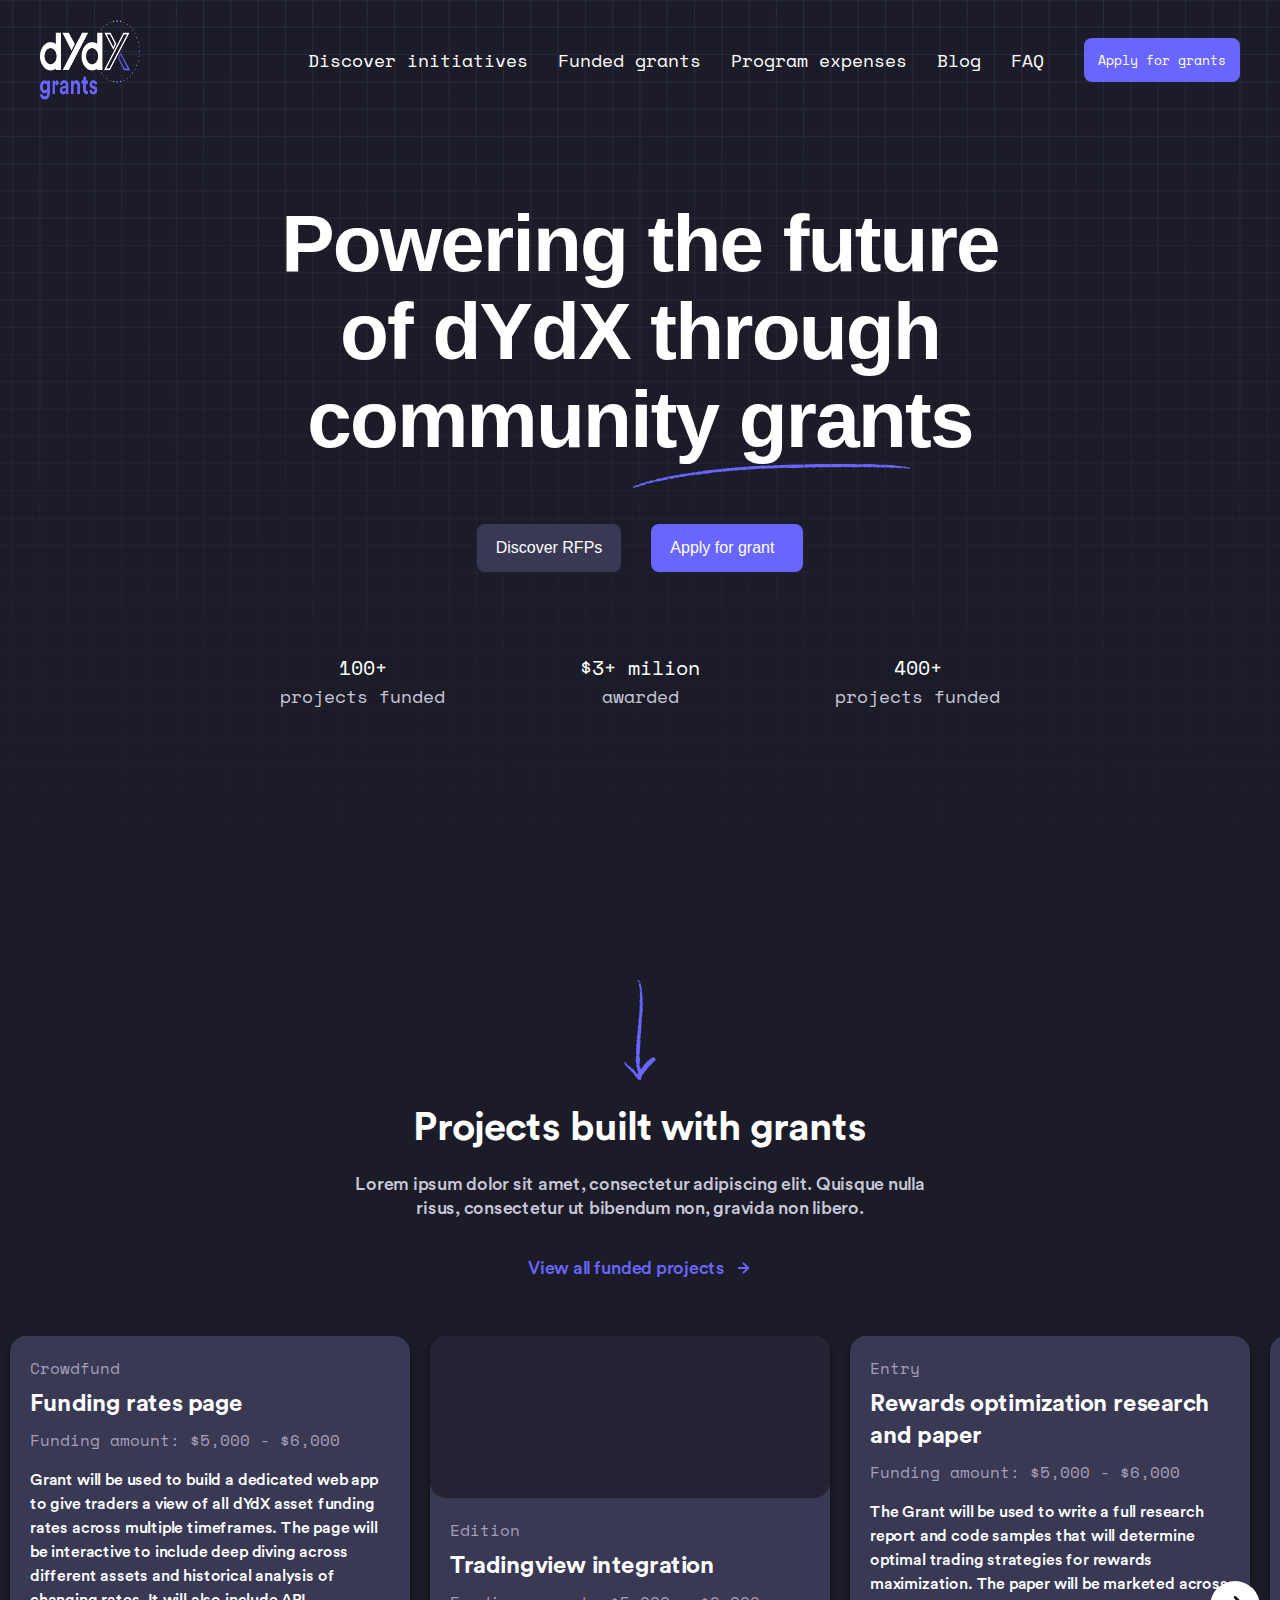
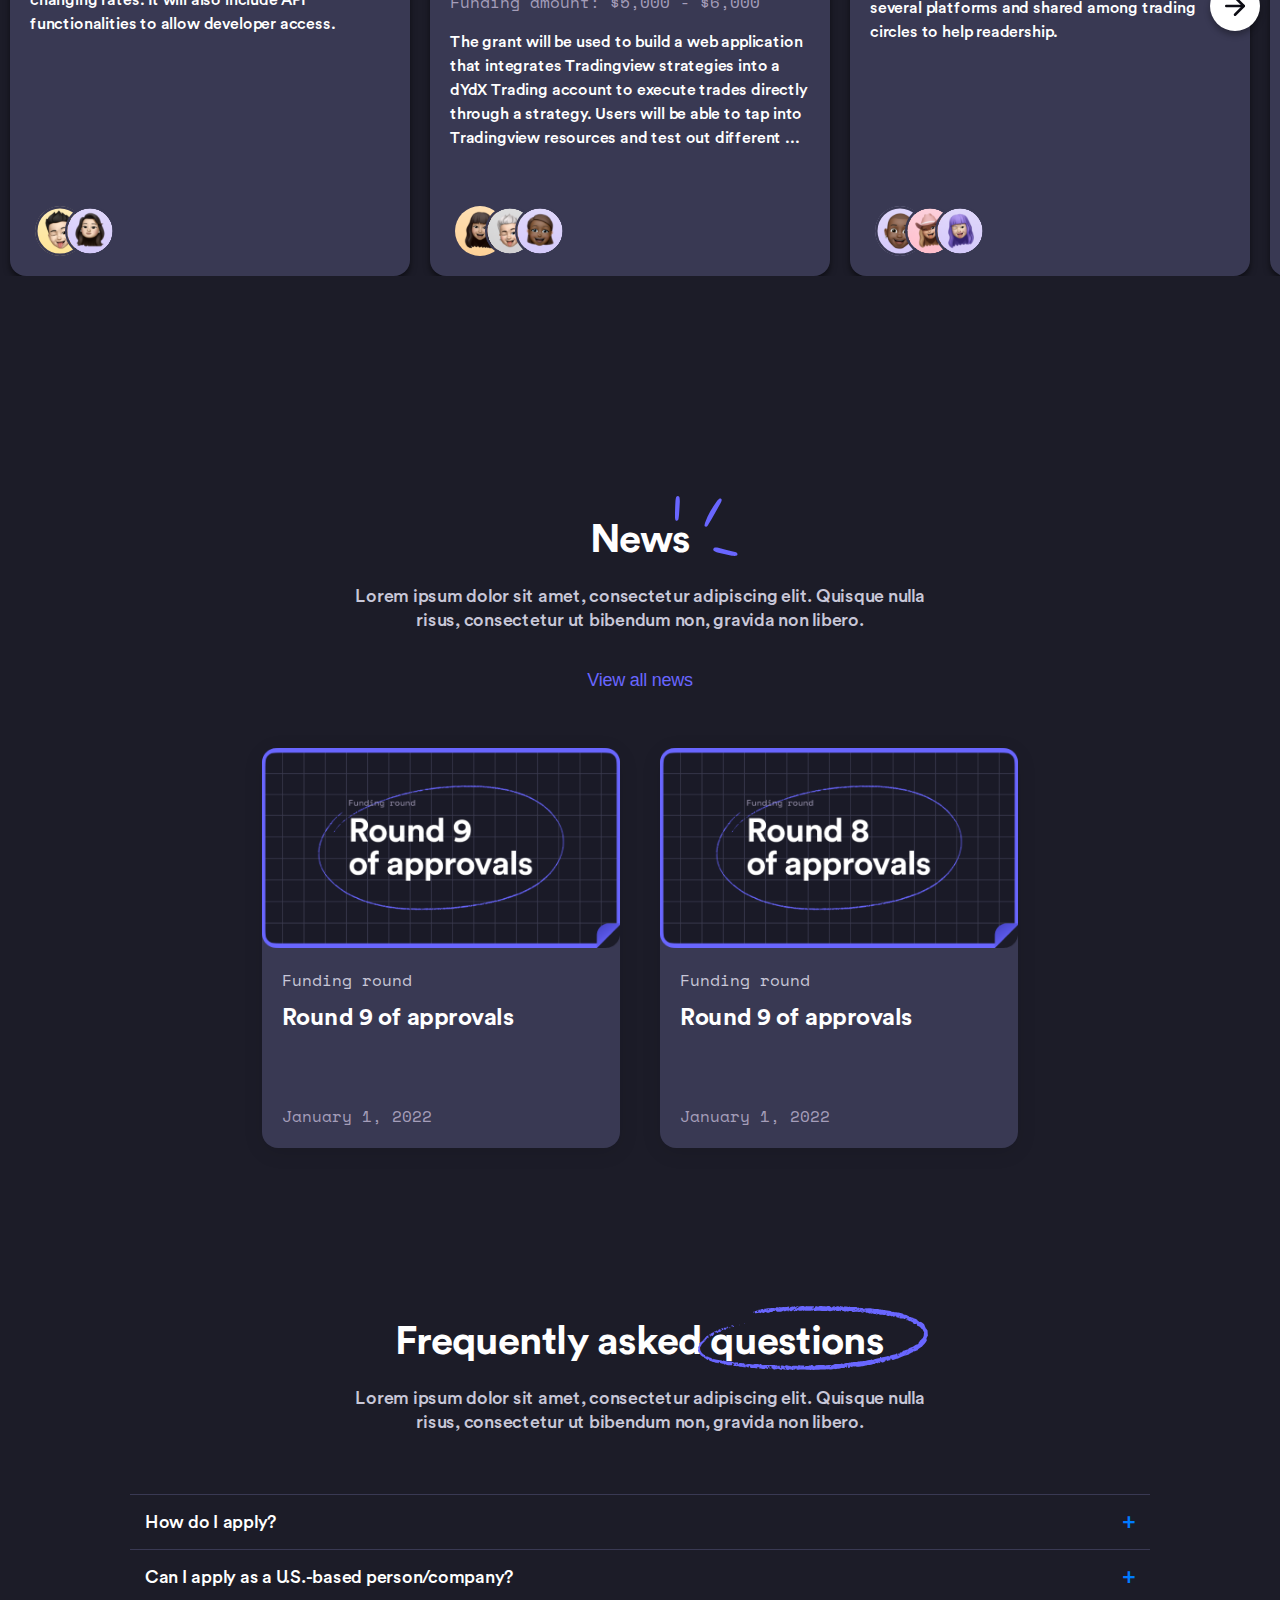
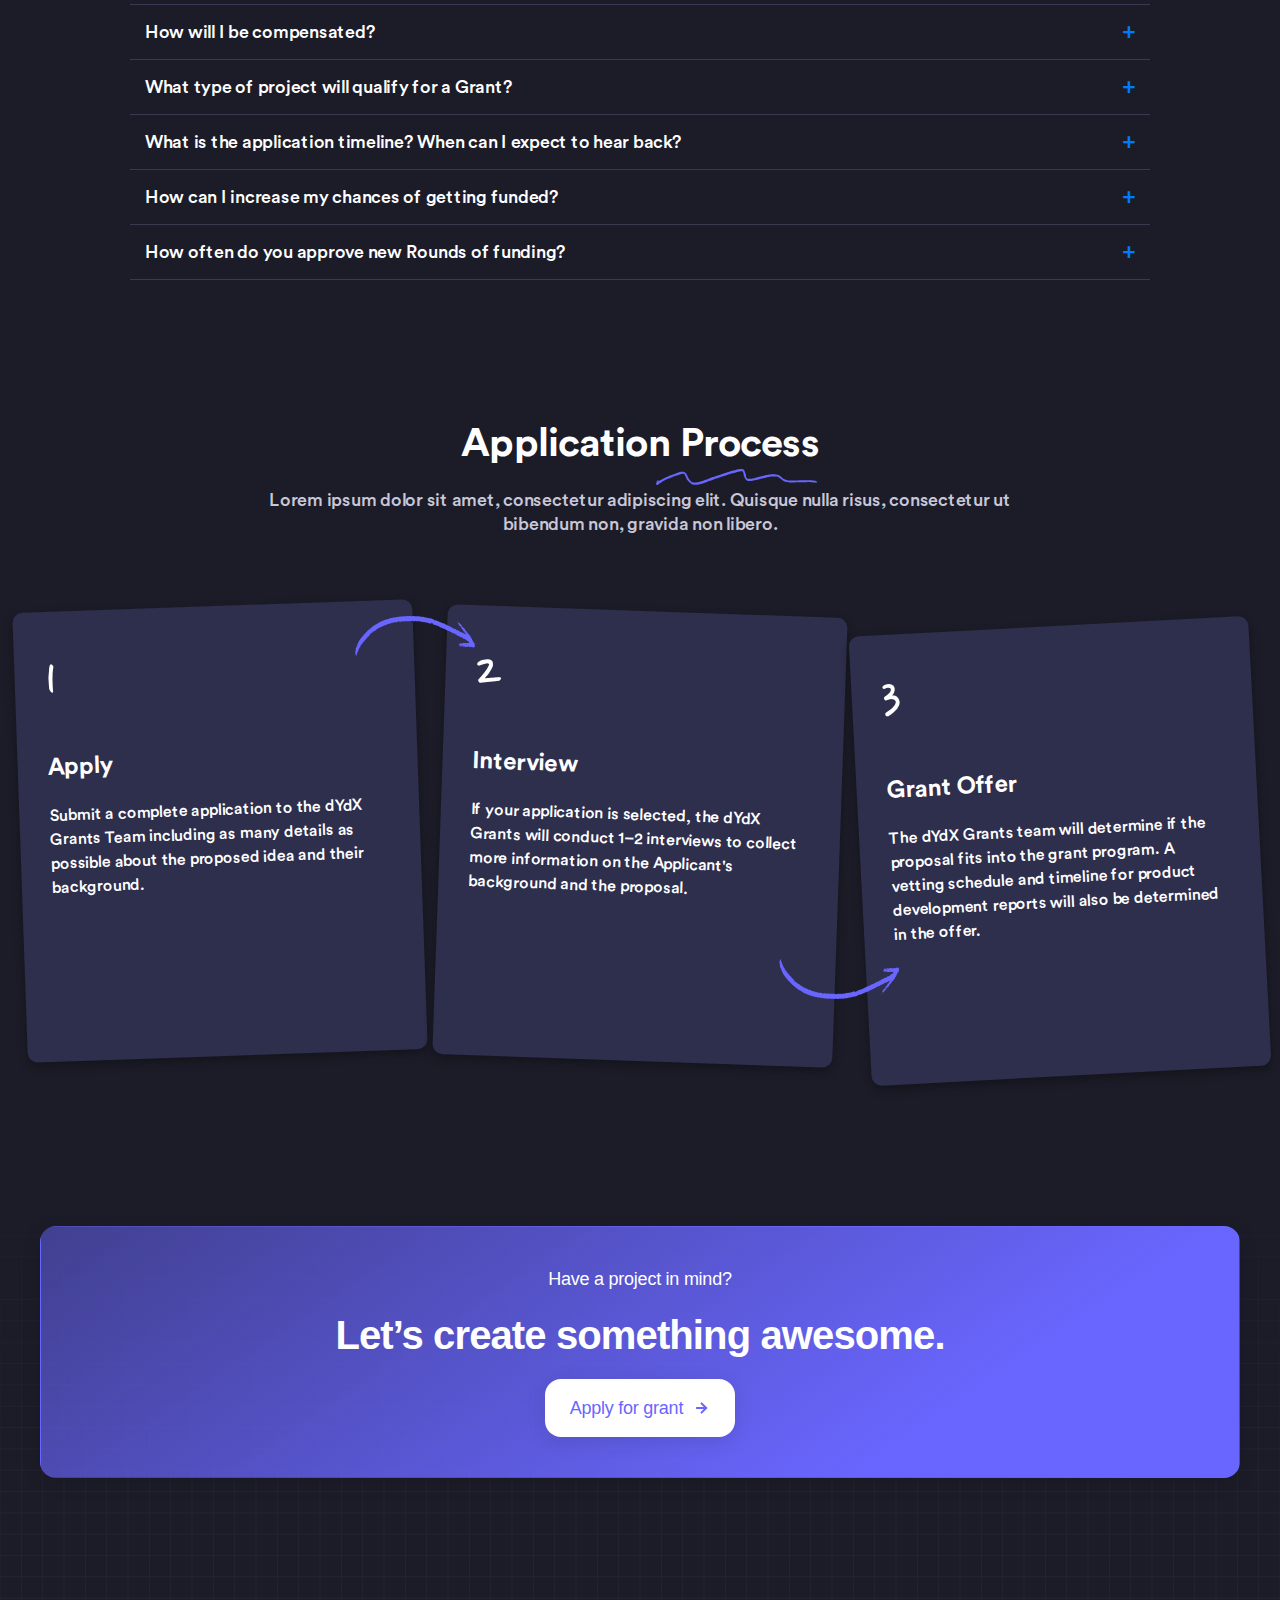
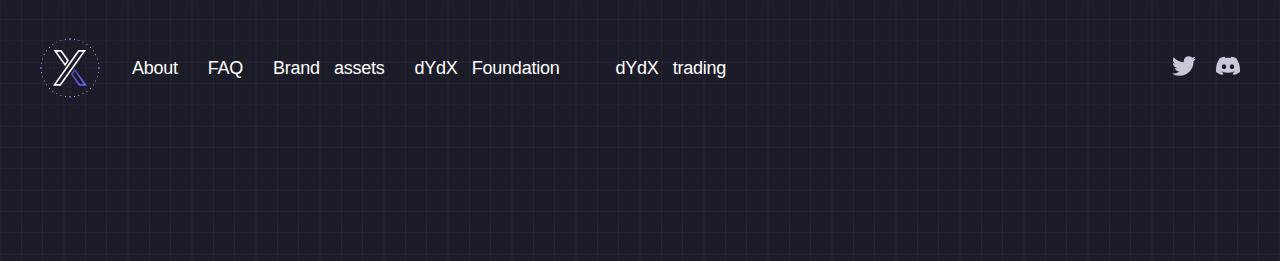
==== index.html @ a19f705f "reporisitories" ====
<!DOCTYPE html>
<html lang="en">

<head>
    <meta charset="UTF-8" />
    <meta name="viewport" content="width=device-width, initial-scale=1.0" />
    <title>DYDX Grands</title>
    <link rel="shortcut icon" href="./assets/images/Logo.png" type="image/x-icon" />
    <link rel="stylesheet" href="./scss/main.css" />
</head>

<body>
    <header>
        <div class="container">
            <div class="header-nav">
                <img class="logo" src="./assets/images/Logo.png" alt="" />
                <nav>
                    <ul>
                        <li>
                            <a href="./pages/about.html">Discover initiatives</a>
                            <a href="./pages/Funded_grants.html">Funded grants</a>
                            <a href="./index.html">Program expenses</a>
                            <a href="./pages/Blog.html">Blog</a>
                            <a href="./pages/FAQ.html">FAQ</a>
                        </li>
                    </ul>
                    <button class="btn">Apply <span>for grants</span></button>

                    <img src="./assets/icons/fi_menu.svg" alt="" class="menu-button" onclick="toggleMenu()" />
                </nav>
            </div>
            <div class="header-text">
                <img class="header-text-img" src="./assets/icons/1.svg" alt="">
                <h1>Powering the future of dYdX through community grants</h1>
                <div class="header-text-btn">
                    <button>Discover RFPs</button>
                    <button>Apply for grant <img src="./assets/icons/fi_arrow-right.svg" alt=""></button>
                </div>
                <div class="header-text-cards">
                    <div class="header-text-card">
                        <b>100+</b>
                        <p>projects funded</p>
                    </div>
                    <div class="header-text-card">
                        <b>$3+ milion</b>
                        <p>awarded</p>
                    </div>
                    <div class="header-text-card">
                        <b>400+</b>
                        <p>projects funded</p>
                    </div>
                </div>
            </div>
        </div>
        <div class="side-menu">
            <div class="side-menu-header">
                <img class="logo" src="./assets/images/Logo.png" alt="" />
                <div class="side-menu-header-buttons">
                    <button class="btn">Apply <span>for grants</span></button>
                    <div class="side-menu-close" onclick="toggleMenu()">&times;</div>
                </div>
            </div>
            <div class="side-menu-links">
                <a href="./pages/about.html">Discover initiatives</a>
                <a href="./pages/Funded_grants.html">Funded grants</a>
                <a href="./index.html">Program expenses</a>
                <a href="./pages/Blog.html">Blog</a>
                <a href="./pages/FAQ.html">FAQ</a>
            </div>
            <div class="side-menu-footer">
                <img src="./assets/icons/Twitter_Negative.svg" alt="">
                <img src="./assets/icons/Discord_Negative.svg" alt="">
            </div>
        </div>
    </header>
    <main>
        <section class="projects">
            <div class="container">
                <div class="projects-text">
                    <img src="./assets/icons/Down_arrow.svg" alt="">
                    <h2>Projects built with grants</h2>
                    <p>Lorem ipsum dolor sit amet, consectetur adipiscing elit. Quisque nulla risus, consectetur ut
                        bibendum non, gravida non libero.</p>
                    <a href="#"><button>View all funded projects <img src="./assets/icons/fi_arrow-right2.svg"
                                alt=""></button></a>
                </div>
                <div class="carousel-container">
                    <div class="carousel">
                        <div class="card">
                            <div class="card-text">
                                <h3>Crowdfund</h3>
                                <h2>Funding rates page</h2>
                                <div class="card-text-funding">
                                    <h3>Funding amount:</h3>
                                    <b>$5,000 - $6,000</b>
                                </div>
                                <p>Grant will be used to build a dedicated web app to give traders a view of all dYdX
                                    asset
                                    funding rates across multiple timeframes. The page will be interactive to include
                                    deep
                                    diving across different assets and historical analysis of changing rates. It will
                                    also
                                    include API functionalities to allow developer access.</p>
                            </div>
                            <div class="card-img">
                                <img src="./assets/images/Frame.svg" alt="">
                                <img src="./assets/images/Frame2.svg" alt="">

                            </div>
                        </div>
                        <div class="card">
                            <div class="card-circle"></div>
                            <div class="card-text">
                                <h3>Edition</h3>
                                <h2>Tradingview integration</h2>
                                <div class="card-text-funding">
                                    <h3>Funding amount:</h3>
                                    <b>$5,000 - $6,000</b>
                                </div>
                                <p>The grant will be used to build a web application that integrates Tradingview
                                    strategies into a dYdX Trading account to execute trades directly through a
                                    strategy. Users will be able to tap into Tradingview resources and test out
                                    different ...</p>
                            </div>
                            <div class="card-img">
                                <img src="./assets/images/Frame3.svg" alt="">
                                <img src="./assets/images/Frame4.svg" alt="">
                                <img src="./assets/images/Frame5.svg" alt="">
                            </div>
                        </div>
                        <div class="card">
                            <div class="card-text">
                                <h3>Entry</h3>
                                <h2>Rewards optimization research and paper</h2>
                                <div class="card-text-funding">
                                    <h3>Funding amount:</h3>
                                    <b>$5,000 - $6,000</b>
                                </div>
                                <p>The Grant will be used to write a full research report and code samples that will
                                    determine optimal trading strategies for rewards maximization. The paper will be
                                    marketed across several platforms and shared among trading circles to help
                                    readership.</p>
                            </div>
                            <div class="card-img">
                                <img src="./assets/images/Frame6.svg" alt="">
                                <img src="./assets/images/Frame7.svg" alt="">
                                <img src="./assets/images/Frame8.svg" alt="">

                            </div>
                        </div>
                        <div class="card">
                            <div class="card-text">
                                <h3>Crowdfund</h3>
                                <h2>DAO Organizational Structure Research</h2>
                                <div class="card-text-funding">
                                    <h3>Funding amount:</h3>
                                    <b>$5,000 - $6,000</b>
                                </div>
                                <p>The grant will be used to fund a deep dive research report around historical and
                                    existing DAO structures with guidance around successful best practices. Topics will
                                    include organization structure, reporting & accountability, contributors, funding,
                                    and more.</p>
                            </div>
                            <div class="card-img">
                                <img src="./assets/images/Frame9.svg" alt="">
                            </div>
                        </div>
                    </div>
                    <button class="next-button"><img src="./assets/icons/fi_arrow-right3.svg" alt=""></button>
                </div>
            </div>
        </section>
        <section class="news">
            <div class="container">
                <div class="news-text">
                    <img src="./assets/icons/2.svg" alt="">
                    <h2>News </h2>
                    <p>Lorem ipsum dolor sit amet, consectetur adipiscing elit. Quisque nulla risus, consectetur ut
                        bibendum non, gravida non libero.</p>
                    <a href="#"><button>View all news </button></a>
                </div>
                <div class="news-cards">
                    <div class="news-card">
                        <img src="./assets/images/Image_Block2.png" alt="">
                        <div class="news-card-text">
                            <b>Funding round</b>
                        <h4>Round 9 of approvals</h4>
                        <p>January 1, 2022</p>
                        </div>
                    </div>
                    <div class="news-card">
                        <img src="./assets/images/Image_Block1.png" alt="">
                        <div class="news-card-text">
                            <b>Funding round</b>
                        <h4>Round 9 of approvals</h4>
                        <p>January 1, 2022</p>
                        </div>
                    </div>
                </div>
            </div>
        </section>
        <section class="questions">
            <div class="container">
                <div class="questions-text">
                    <img src="./assets/icons/questions-line.svg" alt="">
                    <h2>Frequently asked questions</h2>
                    <p>Lorem ipsum dolor sit amet, consectetur adipiscing elit. Quisque nulla risus, consectetur ut
                        bibendum non, gravida non libero.</p>
                </div>
                <div class="accordion">
                    <div class="accordion-item">
                      <div class="accordion-header" onclick="toggleAccordion(this)">
                        How do I apply? <span class="icon">+</span>
                      </div>
                      <div class="accordion-content">
                        Lorem ipsum dolor sit amet, consectetur adipiscing elit. Vivamus lacinia odio vitae vestibulum vestibulum.
                      </div>
                    </div>
                    <div class="accordion-item">
                      <div class="accordion-header" onclick="toggleAccordion(this)">
                        Can I apply as a U.S.-based person/company? <span class="icon">+</span>
                      </div>
                      <div class="accordion-content">
                        Lorem ipsum dolor sit amet, consectetur adipiscing elit. Vivamus lacinia odio vitae vestibulum vestibulum.
                      </div>
                    </div>
                    <div class="accordion-item">
                      <div class="accordion-header" onclick="toggleAccordion(this)">
                        How will I be compensated? <span class="icon">+</span>
                      </div>
                      <div class="accordion-content">
                        Lorem ipsum dolor sit amet, consectetur adipiscing elit. Vivamus lacinia odio vitae vestibulum vestibulum.
                      </div>
                    </div>
                    <div class="accordion-item">
                        <div class="accordion-header" onclick="toggleAccordion(this)">
                            What type of project will qualify for a Grant? <span class="icon">+</span>
                        </div>
                        <div class="accordion-content">
                          Lorem ipsum dolor sit amet, consectetur adipiscing elit. Vivamus lacinia odio vitae vestibulum vestibulum.
                        </div>
                      </div>
                      <div class="accordion-item">
                        <div class="accordion-header" onclick="toggleAccordion(this)">
                            What is the application timeline? When can I expect to hear back?<span class="icon">+</span>
                        </div>
                        <div class="accordion-content">
                          Lorem ipsum dolor sit amet, consectetur adipiscing elit. Vivamus lacinia odio vitae vestibulum vestibulum.
                        </div>
                      </div>
                      <div class="accordion-item">
                        <div class="accordion-header" onclick="toggleAccordion(this)">
                            How can I increase my chances of getting funded? <span class="icon">+</span>
                        </div>
                        <div class="accordion-content">
                          Lorem ipsum dolor sit amet, consectetur adipiscing elit. Vivamus lacinia odio vitae vestibulum vestibulum.
                        </div>
                      </div>
                      <div class="accordion-item">
                        <div class="accordion-header" onclick="toggleAccordion(this)">
                            How often do you approve new Rounds of funding? <span class="icon">+</span>
                        </div>
                        <div class="accordion-content">
                          Lorem ipsum dolor sit amet, consectetur adipiscing elit. Vivamus lacinia odio vitae vestibulum vestibulum.
                        </div>
                      </div>
                  </div>
                  
            </div>
        </section>
        <section class="application">
            <div class="container">
                <div class="application-text">
                    <img src="./assets/images/egri_chizil.svg" alt="">
                    <h2>Application Process</h2>
                    <p>Lorem ipsum dolor sit amet, consectetur adipiscing elit. Quisque nulla risus, consectetur ut
                        bibendum non, gravida non libero.</p>
                </div>
                <div class="application-process">
                    <div class="steps">
                        <img class="Right_arrow_curved" src="./assets/icons/Right_arrow_curved.svg" alt="">
                        <img class="Right_arrow_curved2" src="./assets/icons/Right_arrow_curved2.svg" alt="">
                      <div class="step">
                        <b>1</b>
                        <h2>Apply</h2>
                        <p>
                          Submit a complete application to the dYdX Grants Team including as many
                          details as possible about the proposed idea and their background.
                        </p>
                      </div>
                      <div class="step">
                        <b>2</b>
                        <h2>Interview</h2>
                        <p>
                          If your application is selected, the dYdX Grants will conduct 1–2
                          interviews to collect more information on the Applicant's background
                          and the proposal.
                        </p>
                      </div>
                      <div class="step">
                        <b>3</b>
                        <h2>Grant Offer</h2>
                        <p>
                          The dYdX Grants team will determine if the proposal fits into the grant
                          program. A vetting schedule and timeline for product development reports
                          will also be determined in the offer.
                        </p>
                      </div>
                    </div>
                  </div>        
            </div>
        </section>
    </main>
    <footer class="footer">
        <div class="container">
            <div class="footer-content">
                <p>Have a project in mind?</p>
                <h4>Let’s create something awesome.</h4>
                <button>Apply for grant <img src="./assets/icons/fi_arrow-right2.svg" alt=""></button>
            </div>
            <div class="footer-text">
                <img src="./assets/images/masterAvatar.svg" alt="">
                <div class="footer-text-links">
                    <ul>
                        <li><a href="#">About</a></li>
                        <li><a href="#">FAQ</a></li>
                        <li><a href="#">Brand &nbsp; assets</a></li>
                        <li><a href="#">dYdX &nbsp; Foundation <img src="./assets/icons/fi_external-link.svg"
                                    alt=""></a></li>
                        <li><a href="#">dYdX &nbsp; trading <img src="./assets/icons/fi_external-link.svg" alt=""></a>
                        </li>
                    </ul>
                    <div class="footer-text-links-social">
                        <a href="htps://twitter.com/dydxdao"><img src="./assets/icons/Twitter_Negative.svg" alt=""></a>
                        <a href="htps://discord.com/invite/dydx"><img src="./assets/icons/Discord_Negative.svg"
                                alt=""></a>
                    </div>
                </div>
            </div>
        </div>
    </footer>
    <script src="./js/app.js"></script>
</body>

</html>
---- scss/main.css ----
@import url("https://fonts.googleapis.com/css2?family=Space+Mono:ital,wght@0,400;0,700;1,400;1,700&display=swap");
@import url("https://fonts.googleapis.com/css2?family=DM+Sans:ital,opsz,wght@0,9..40,100..1000;1,9..40,100..1000&family=Flow+Circular&family=Krub:ital,wght@0,200;0,300;0,400;0,500;0,600;0,700;1,200;1,300;1,400;1,500;1,600;1,700&family=Montserrat:ital,wght@0,100..900;1,100..900&family=Nunito:ital,wght@0,200..1000;1,200..1000&family=Quicksand:wght@300..700&family=Rubik:ital,wght@0,300..900;1,300..900&family=Source+Serif+4:ital,opsz,wght@0,8..60,200..900;1,8..60,200..900&display=swap");
@import url("https://fonts.googleapis.com/css2?family=DM+Sans:ital,opsz,wght@0,9..40,100..1000;1,9..40,100..1000&family=Flow+Circular&family=Krub:ital,wght@0,200;0,300;0,400;0,500;0,600;0,700;1,200;1,300;1,400;1,500;1,600;1,700&family=Montserrat:ital,wght@0,100..900;1,100..900&family=Nanum+Pen+Script&family=Nunito:ital,wght@0,200..1000;1,200..1000&family=Quicksand:wght@300..700&family=Rubik:ital,wght@0,300..900;1,300..900&family=Source+Serif+4:ital,opsz,wght@0,8..60,200..900;1,8..60,200..900&display=swap");
header {
  width: 100%;
  height: 100vh;
  background-image: url("../../assets/images/Grid-Top.svg");
  background-position: center;
  background-size: cover;
  padding: 20px 40px;
}
@media (max-width: 780px) {
  header {
    height: auto;
  }
}
@media (max-width: 1140px) {
  header {
    height: auto;
  }
}
header .contianer {
  display: flex;
  flex-direction: column;
}
header .header-nav {
  display: flex;
  justify-content: space-between;
  align-items: center;
}
header .logo {
  width: 100px;
  height: 80px;
  cursor: pointer;
}
@media (max-width: 700px) {
  header .logo {
    width: 80px;
    height: 60px;
  }
}
header nav {
  display: flex;
  align-items: center;
  gap: 40px;
}
header nav ul {
  display: flex;
  gap: 40px;
}
header nav ul li {
  display: flex;
  gap: 30px;
}
@media (max-width: 1135px) {
  header nav ul li {
    gap: 20px;
  }
}
header nav ul li a {
  color: #fff;
  font-size: 18px;
  font-family: "Space Mono";
  font-weight: 400;
  transition: all 0.3s ease-in-out;
}
@media (max-width: 1135px) {
  header nav ul li a {
    font-size: 16px;
  }
}
@media (max-width: 1000px) {
  header nav ul li a {
    display: none;
  }
}
header nav ul li a:hover {
  color: #d0cfcf;
}
header nav .btn {
  padding: 12px 14px;
  background-color: #6966FF;
  color: #fff;
  font-family: "Space Mono";
  font-weight: 500;
  border-radius: 8px;
  border: 0;
  cursor: pointer;
}
header nav .btn:hover {
  background-color: #7a78fc;
}
@media (max-width: 700px) {
  header nav .btn span {
    display: none;
  }
}
@media (max-width: 360px) {
  header nav .btn {
    display: none;
  }
}
header nav img {
  display: none;
  cursor: pointer;
}
@media (max-width: 1000px) {
  header nav img {
    width: 30px;
    display: block;
  }
}
header .header-text {
  position: relative;
  width: 100%;
  margin-top: 100px;
  display: flex;
  flex-direction: column;
  gap: 20px;
}
header .header-text-img {
  position: absolute;
  top: 264px;
  right: 330px;
  width: 277px;
  height: 24px;
  -o-object-fit: cover;
     object-fit: cover;
  z-index: -1;
}
@media (max-width: 1135px) {
  header .header-text-img {
    top: 180px;
    right: 180px;
    width: 200px;
  }
}
@media (max-width: 1000px) {
  header .header-text-img {
    display: none;
  }
}
@media (max-width: 500px) {
  header .header-text-img {
    display: block;
    top: 300px;
    right: 100px;
  }
}
@media (max-width: 431px) {
  header .header-text-img {
    display: none;
  }
}
header .header-text h1 {
  width: 60%;
  margin: 0 auto;
  font-family: "Circulars", sans-serif;
  font-size: 80px;
  font-weight: 700;
  line-height: 88px;
  letter-spacing: -0.022em;
  text-align: center;
  color: #fff;
}
@media (max-width: 1135px) {
  header .header-text h1 {
    width: 80%;
    font-size: 60px;
  }
}
@media (max-width: 700px) {
  header .header-text h1 {
    line-height: 60px;
    width: 95%;
    font-size: 50px;
  }
}
@media (max-width: 320px) {
  header .header-text h1 {
    font-size: 30px;
    width: 100%;
  }
}
header .header-text-btn {
  margin-top: 40px;
  margin-bottom: 40px;
  display: flex;
  justify-content: center;
  align-items: center;
  gap: 30px;
}
@media (max-width: 500px) {
  header .header-text-btn {
    width: 100%;
    flex-wrap: wrap;
  }
}
header .header-text-btn button {
  border-radius: 8px;
  padding: 12px 19px;
  cursor: pointer;
  color: #fff;
  font-family: "Circulars", sans-serif;
  font-weight: 500;
  font-size: 16px;
  line-height: 24px;
  border: none;
}
header .header-text-btn button:nth-child(1) {
  background-color: #393953;
}
@media (max-width: 500px) {
  header .header-text-btn button:nth-child(1) {
    width: 80%;
  }
}
header .header-text-btn button:nth-child(1):hover {
  background-color: #454560;
}
header .header-text-btn button:nth-child(2) {
  display: flex;
  align-items: center;
  justify-content: center;
  gap: 10px;
  background-color: #6966FF;
}
@media (max-width: 500px) {
  header .header-text-btn button:nth-child(2) {
    width: 80%;
  }
}
header .header-text-btn button:nth-child(2):hover {
  background-color: #7674fe;
}
header .header-text-cards {
  width: 60%;
  margin: 0 auto;
  margin-top: 20px;
  display: flex;
  justify-content: space-between;
  align-items: center;
  gap: 20px;
}
@media (max-width: 720px) {
  header .header-text-cards {
    width: 100%;
  }
}
@media (max-width: 500px) {
  header .header-text-cards {
    flex-wrap: wrap;
    gap: 40px;
  }
}
header .header-text-cards .header-text-card {
  display: flex;
  flex-direction: column;
  align-items: center;
  gap: 0px;
}
@media (max-width: 500px) {
  header .header-text-cards .header-text-card {
    width: 100%;
  }
}
header .header-text-cards .header-text-card b {
  font-family: "Space Mono", sans-serif;
  font-size: 20px;
  font-weight: 400;
  line-height: 32px;
  text-align: center;
  text-underline-position: from-font;
  -webkit-text-decoration-skip-ink: none;
          text-decoration-skip-ink: none;
  color: #fff;
}
header .header-text-cards .header-text-card p {
  font-family: "Space Mono", sans-serif;
  font-size: 18px;
  font-weight: 400;
  line-height: 24px;
  text-align: center;
  color: #C8C7D8;
}
header .side-menu {
  position: fixed;
  width: 100%;
  height: 100vh;
  top: -100vh;
  right: 0;
  background-color: hsla(240, 19%, 27%, 0.9);
  color: #fff;
  padding: 20px;
  box-shadow: -4px 0 8px rgba(0, 0, 0, 0.1);
  transition: all 0.3s ease;
  z-index: 1000;
}
header .side-menu.active {
  top: 0;
}
header .side-menu-header {
  display: flex;
  justify-content: space-between;
  align-items: center;
  margin-bottom: 20px;
  padding: 0 20px;
}
header .side-menu-header-buttons {
  display: flex;
  align-items: center;
  gap: 42px;
}
header .side-menu-header-buttons .btn {
  padding: 12px 14px;
  background-color: #6966FF;
  color: #fff;
  font-family: "Space Mono";
  font-weight: 500;
  border-radius: 8px;
  border: 0;
  cursor: pointer;
}
header .side-menu-header-buttons .btn:hover {
  background-color: #7a78fc;
}
@media (max-width: 700px) {
  header .side-menu-header-buttons .btn span {
    display: none;
  }
}
@media (max-width: 360px) {
  header .side-menu-header-buttons .btn {
    display: none;
  }
}
header .side-menu .side-menu-close {
  font-size: 3rem;
  margin-top: 5px;
  text-align: right;
  color: #fff;
  cursor: pointer;
}
header .side-menu .side-menu-links {
  display: flex;
  flex-direction: column;
  margin-top: 200px;
  justify-content: center;
  align-items: center;
}
header .side-menu .side-menu-links a {
  font-family: "Circular", sans-serif;
  color: #ccc;
  text-decoration: none;
  font-size: 1.5rem;
  margin-bottom: 15px;
}
header .side-menu .side-menu-links a:hover {
  color: #fff;
}
header .side-menu-footer {
  position: absolute;
  bottom: 40px;
  left: 50%;
  transform: translateX(-50%);
  text-align: center;
  font-size: 0.8rem;
  color: #ccc;
}
header .side-menu-footer img {
  width: 40px;
  cursor: pointer;
  margin: 0 20px;
}
@media (min-width: 1001px) {
  header .side-menu {
    display: none;
  }
}

.no-scroll {
  overflow: hidden;
}

@font-face {
  font-family: "Circular";
  src: url("../../assets/fonts/CircularStd-Bold.woff2");
  font-weight: 700;
}
@font-face {
  font-family: "Circular";
  src: url("../../assets/fonts/CircularStd-Medium.woff2");
  font-weight: 400;
}
.projects {
  width: 100%;
  margin-top: 80px;
  padding-bottom: 160px;
  background-size: cover;
  background-position: center;
}
.projects .container {
  display: flex;
  flex-direction: column;
  justify-content: center;
  align-items: center;
}
.projects-text {
  width: 45%;
  text-align: center;
  margin-bottom: 40px;
}
@media (max-width: 1031px) {
  .projects-text {
    width: 60%;
  }
}
@media (max-width: 700px) {
  .projects-text {
    width: 80%;
  }
}
@media (max-width: 500px) {
  .projects-text {
    width: 100%;
    padding: 0 20px;
  }
}
.projects-text h2 {
  font-family: "Circular", sans-serif;
  font-size: 40px;
  font-weight: 700;
  line-height: 48px;
  letter-spacing: -0.022em;
  text-align: center;
  color: #fff;
  margin-bottom: 20px;
  margin-top: 20px;
}
@media (max-width: 700px) {
  .projects-text h2 {
    font-size: 30px;
  }
}
.projects-text p {
  font-family: "Circular", sans-serif;
  font-size: 18px;
  font-weight: 400;
  line-height: 24px;
  letter-spacing: -0.014em;
  text-align: center;
  color: #C8C7D8;
  margin-bottom: 20px;
}
.projects-text a {
  text-decoration: none;
  display: flex;
  justify-content: center;
  align-items: center;
}
.projects-text a button {
  padding: 16px 24px;
  background-color: transparent;
  border: none;
  font-family: "Circular", sans-serif;
  font-size: 18px;
  font-weight: 400;
  line-height: 24px;
  letter-spacing: -0.014em;
  text-align: center;
  color: #6966FF;
  text-decoration: none;
  display: flex;
  justify-content: center;
  align-items: center;
  gap: 10px;
  cursor: pointer;
  transition: all 0.3s ease;
}
.projects-text a button:hover {
  color: #7f7dfc;
}
.projects .carousel-container {
  position: relative;
  width: 100%;
  height: 540px;
  overflow: hidden;
}
.projects .carousel {
  display: flex;
  transition: transform 0.5s ease;
  padding-left: 60px;
  cursor: grab;
}
.projects .card {
  position: relative;
  display: flex;
  flex-direction: column;
  justify-content: space-between;
  width: 300px;
  height: 540px;
  flex: 0 0 400px;
  margin: 0 10px;
  background: #393953;
  border-radius: 16px;
  box-shadow: 0 4px 6px rgba(0, 0, 0, 0.5);
}
.projects .card:nth-child(3) {
  display: flex;
  flex-direction: column;
  justify-content: start;
  align-items: start;
}
.projects .card-circle {
  border-radius: 16px;
  width: 100%;
  height: 30%;
  background-color: #232334;
}
.projects .card .card-img {
  position: absolute;
  bottom: 20px;
  left: 50px;
  transform: translateX(-50%);
  width: 50px;
  height: 50px;
}
.projects .card .card-img img {
  position: absolute;
  top: 0;
  left: 0;
  width: 100%;
  height: 100%;
  -o-object-fit: cover;
     object-fit: cover;
  z-index: 1;
}
.projects .card .card-img img:nth-child(2) {
  position: absolute;
  top: 0;
  left: 30px;
  z-index: 2;
}
.projects .card .card-img img:nth-child(3) {
  position: absolute;
  top: 0;
  left: 60px;
  z-index: 3;
}
.projects .card-text {
  padding: 20px;
  display: flex;
  flex-direction: column;
  justify-content: center;
}
.projects .card-text h3 {
  font-family: "Space Mono", sans-serif;
  font-size: 16px;
  font-weight: 400;
  line-height: 24px;
  text-align: left;
  color: #A59EBA;
}
.projects .card-text h2 {
  font-family: "Circular", sans-serif;
  font-size: 24px;
  font-weight: 700;
  line-height: 32px;
  letter-spacing: -0.019em;
  text-align: left;
  color: #fff;
  margin-top: 8px;
  margin-bottom: 8px;
}
.projects .card-text-funding {
  display: flex;
  align-items: center;
  justify-content: start;
  margin-bottom: 16px;
  gap: 10px;
  color: #A59EBA;
}
.projects .card-text-funding b {
  font-family: "Space Mono", sans-serif;
  font-size: 16px;
  font-weight: 400;
  line-height: 24px;
  text-align: left;
  color: #A59EBA;
}
.projects .card-text p {
  font-family: "Circular", sans-serif;
  font-size: 16px;
  font-weight: 450;
  line-height: 24px;
  letter-spacing: -0.011em;
  text-align: left;
  color: #fff;
}
.projects .next-button {
  position: absolute;
  top: 50%;
  right: 20px;
  transform: translateY(-50%);
  padding: 10px;
  width: 50px;
  height: 50px;
  background: #FFFFFF;
  border: none;
  border-radius: 100px;
  cursor: pointer;
  box-shadow: 0 4px 6px rgba(0, 0, 0, 0.3);
}
.projects .next-button img {
  width: 100%;
}
.projects .next-button:hover {
  background: #e6e4e4;
}
@media (max-width: 700px) {
  .projects .next-button {
    display: none;
  }
}

.news {
  width: 100%;
  margin-top: 60px;
  padding-bottom: 120px;
  background-size: cover;
  background-position: center;
}
.news .container {
  display: flex;
  flex-direction: column;
  justify-content: center;
  align-items: center;
}
.news-text {
  position: relative;
  width: 45%;
  text-align: center;
  margin-bottom: 40px;
}
@media (max-width: 1031px) {
  .news-text {
    width: 60%;
  }
}
@media (max-width: 700px) {
  .news-text {
    width: 80%;
  }
}
@media (max-width: 500px) {
  .news-text {
    width: 100%;
    padding: 0 20px;
  }
}
.news-text img {
  position: absolute;
  top: 0;
  right: 33%;
}
.news-text h2 {
  font-family: "Circular", sans-serif;
  font-size: 40px;
  font-weight: 700;
  line-height: 48px;
  letter-spacing: -0.022em;
  text-align: center;
  color: #fff;
  margin-bottom: 20px;
  margin-top: 20px;
  position: relative;
}
@media (max-width: 700px) {
  .news-text h2 {
    font-size: 30px;
  }
}
.news-text p {
  font-family: "Circular", sans-serif;
  font-size: 18px;
  font-weight: 400;
  line-height: 24px;
  letter-spacing: -0.014em;
  text-align: center;
  color: #C8C7D8;
  margin-bottom: 20px;
}
.news-text a {
  text-decoration: none;
  display: flex;
  justify-content: center;
  align-items: center;
}
.news-text a button {
  padding: 16px 24px;
  background-color: transparent;
  border: none;
  font-family: "Circular Std", sans-serif;
  font-size: 18px;
  font-weight: 400;
  line-height: 24px;
  letter-spacing: -0.014em;
  text-align: center;
  color: #6966FF;
  text-decoration: none;
  display: flex;
  justify-content: center;
  align-items: center;
  gap: 10px;
  cursor: pointer;
  transition: all 0.3s ease;
}
.news-text a button:hover {
  color: #7f7dfc;
}
.news-cards {
  width: 100%;
  display: flex;
  justify-content: center;
  align-items: center;
  gap: 40px;
  flex-wrap: wrap;
}
.news-cards .news-card {
  width: 28%;
  height: 400px;
  background: #393953;
  box-shadow: 0px 4px 20px 0px rgba(0, 0, 0, 0.1019607843);
  border-radius: 16px;
  display: flex;
  flex-direction: column;
  justify-content: start;
  align-items: start;
}
.news-cards .news-card img {
  width: 100%;
  height: 50%;
}
@media (max-width: 1031px) {
  .news-cards .news-card {
    width: 30%;
    height: auto;
  }
}
@media (max-width: 700px) {
  .news-cards .news-card {
    width: 40%;
    height: auto;
  }
}
@media (max-width: 500px) {
  .news-cards .news-card {
    flex-wrap: wrap;
    width: 80%;
    height: 100%;
  }
}
.news-cards .news-card-text {
  padding: 20px;
}
.news-cards .news-card-text b {
  font-family: "Space Mono", sans-serif;
  font-size: 16px;
  font-weight: 400;
  line-height: 24px;
  text-align: left;
  color: #C8C7D8;
}
.news-cards .news-card-text h4 {
  font-family: "Circular", sans-serif;
  font-size: 24px;
  font-weight: 700;
  line-height: 32px;
  letter-spacing: -0.019em;
  text-align: left;
  color: #fff;
  margin-top: 10px;
  margin-bottom: 70px;
}
.news-cards .news-card-text p {
  font-family: "Space Mono", sans-serif;
  font-size: 16px;
  font-weight: 400;
  line-height: 24px;
  text-align: left;
  color: #A59EBA;
}

.questions {
  width: 100%;
  display: flex;
  justify-content: center;
  align-items: center;
  flex-direction: column;
  margin-top: 30px;
  margin-bottom: 40px;
}
.questions-text {
  position: relative;
  display: flex;
  flex-direction: column;
  align-items: center;
  text-align: center;
  justify-content: center;
  width: 60%;
  margin: 0 auto;
}
@media (max-width: 862px) {
  .questions-text {
    width: 80%;
  }
}
@media (max-width: 500px) {
  .questions-text {
    width: 100%;
    padding: 20px;
  }
}
.questions-text img {
  position: absolute;
  top: 4%;
  right: 3%;
}
@media (max-width: 500px) {
  .questions-text img {
    top: 25%;
    right: 50%;
    transform: translateX(50%);
  }
}
.questions-text h2 {
  font-family: "Circular", sans-serif;
  font-size: 40px;
  font-weight: 700;
  line-height: 48px;
  letter-spacing: -0.022em;
  text-align: center;
  color: #fff;
  margin-bottom: 20px;
  margin-top: 20px;
}
.questions-text p {
  font-family: "Circular", sans-serif;
  font-size: 18px;
  font-weight: 400;
  line-height: 24px;
  letter-spacing: -0.014em;
  text-align: center;
  color: #C8C7D8;
  margin-bottom: 60px;
}
.questions .accordion {
  border-top: 1px solid #393953;
  border-left: none;
  border-right: none;
  overflow: hidden;
}
@media (max-width: 700px) {
  .questions .accordion {
    padding: 0 20px;
    border-top: none;
  }
}
.questions .accordion-item {
  border-bottom: 1px solid #393953;
}
.questions .accordion-header {
  cursor: pointer;
  padding: 15px;
  font-weight: bold;
  background: transparent;
  display: flex;
  justify-content: space-between;
  align-items: center;
  font-family: "Circular", sans-serif;
  font-size: 18px;
  font-weight: 450;
  line-height: 24px;
  letter-spacing: -0.014em;
  text-align: left;
  color: #fff;
  transition: all 0.3s ease;
}
.questions .accordion-header:hover {
  background: #252534;
}
.questions .accordion-content {
  border-top: 1px solid #393953;
  font-family: sans-serif;
  color: #e6e4e4;
  display: none;
  padding: 15px;
  background: transparent;
  border-left: 4px solid #007BFF;
}
.questions .icon {
  color: #007BFF;
  font-size: 24px;
  transition: transform 0.2s ease;
}
.questions .icon.open {
  transform: rotate(90deg);
}

.application {
  width: 100%;
  display: flex;
  justify-content: center;
  align-items: center;
  flex-direction: column;
  margin-top: 120px;
  margin-bottom: 100px;
}
.application-text {
  position: relative;
  display: flex;
  flex-direction: column;
  align-items: center;
  text-align: center;
  justify-content: center;
  width: 60%;
  margin: 0 auto;
}
.application-text img {
  width: 161px;
  position: absolute;
  top: 35%;
  right: 27%;
}
@media (max-width: 500px) {
  .application-text img {
    right: 10%;
  }
}
@media (max-width: 862px) {
  .application-text {
    width: 80%;
  }
}
@media (max-width: 500px) {
  .application-text {
    width: 100%;
    padding: 20px;
  }
}
.application-text h2 {
  font-family: "Circular", sans-serif;
  font-size: 40px;
  font-weight: 700;
  line-height: 48px;
  letter-spacing: -0.022em;
  text-align: center;
  color: #fff;
  margin-bottom: 20px;
  margin-top: 20px;
}
.application-text p {
  font-family: "Circular", sans-serif;
  font-size: 18px;
  font-weight: 400;
  line-height: 24px;
  letter-spacing: -0.014em;
  text-align: center;
  color: #C8C7D8;
  margin-bottom: 60px;
}
.application .application-process {
  text-align: center;
  color: #ffffff;
  font-family: Arial, sans-serif;
  padding: 20px;
}
.application .application-process .description {
  font-size: 14px;
  margin-bottom: 40px;
  color: #bbbbbb;
}
.application .application-process .steps {
  width: 100%;
  display: flex;
  justify-content: space-around;
  align-items: flex-start;
  gap: 20px;
  position: relative;
}
@media (max-width: 770px) {
  .application .application-process .steps {
    display: flex;
    flex-direction: column;
    align-items: center;
  }
}
.application .application-process .steps .Right_arrow_curved {
  position: absolute;
  z-index: 10;
  top: 0;
  left: 27%;
}
@media (max-width: 770px) {
  .application .application-process .steps .Right_arrow_curved {
    width: 100px;
    top: 32%;
    left: 15%;
    transform: rotate(110deg);
  }
}
@media (max-width: 500px) {
  .application .application-process .steps .Right_arrow_curved {
    width: 100px;
    top: 28%;
    left: 15%;
    transform: rotate(90deg);
  }
}
.application .application-process .steps .Right_arrow_curved2 {
  position: absolute;
  z-index: 10;
  bottom: 15%;
  right: 29%;
}
@media (max-width: 770px) {
  .application .application-process .steps .Right_arrow_curved2 {
    width: 100px;
    bottom: 30%;
    left: 8%;
    transform: rotate(90deg);
  }
}
@media (max-width: 500px) {
  .application .application-process .steps .Right_arrow_curved2 {
    width: 100px;
    bottom: 33%;
    left: 8%;
    transform: rotate(90deg);
  }
}
.application .application-process .steps .step {
  width: 100%;
  height: 450px;
  background-color: #2e2e4d;
  border-radius: 10px;
  padding: 30px 30px 50px 30px;
  flex: 1;
  color: #fff;
  text-align: left;
  box-shadow: 0 4px 10px rgba(0, 0, 0, 0.3);
}
@media (max-width: 770px) {
  .application .application-process .steps .step {
    width: 80%;
    height: auto;
    margin: 0 auto;
  }
}
.application .application-process .steps .step:nth-child(3) {
  transform: translateY(-10px) rotate(-2deg);
}
.application .application-process .steps .step:nth-child(4) {
  transform: translateY(-5px) rotate(2deg);
}
.application .application-process .steps .step:nth-child(5) {
  transform: translateY(10px) rotate(-3deg);
}
.application .application-process .steps .step b {
  font-family: "Nanum Pen Script", sans-serif;
  font-size: 64px;
  font-weight: 400;
  line-height: 80px;
  text-align: center;
  text-underline-position: from-font;
  -webkit-text-decoration-skip-ink: none;
          text-decoration-skip-ink: none;
}
.application .application-process .steps .step h2 {
  font-family: "Circular", sans-serif;
  font-size: 24px;
  font-weight: 700;
  line-height: 32px;
  letter-spacing: -0.019em;
  text-align: left;
  text-underline-position: from-font;
  -webkit-text-decoration-skip-ink: none;
          text-decoration-skip-ink: none;
  margin-top: 30px;
  margin-bottom: 20px;
}
.application .application-process .steps .step p {
  font-family: "Circular", sans-serif;
  font-size: 16px;
  font-weight: 450;
  line-height: 24px;
  letter-spacing: -0.011em;
  text-align: left;
  text-underline-position: from-font;
  -webkit-text-decoration-skip-ink: none;
          text-decoration-skip-ink: none;
}

@keyframes extend-line {
  0% {
    width: 0;
    opacity: 1;
  }
  100% {
    width: 20px;
    opacity: 1;
  }
}
header .header-title {
  width: 65%;
  margin: 0 auto;
  margin-top: 200px;
  text-align: center;
}
header .header-title h1 {
  font-family: "Circular";
  font-size: 80px;
  font-weight: 700;
  line-height: 88px;
  letter-spacing: -0.022em;
  text-align: center;
  color: #fff;
  margin-top: 50px;
  margin-bottom: 40px;
}
@media (max-width: 700px) {
  header .header-title h1 {
    font-size: 50px;
  }
}
header .header-title b {
  font-family: "Circular Std";
  font-size: 18px;
  font-weight: 400;
  text-align: center;
  color: #C8C7D8;
  margin-top: 40px;
  margin-bottom: 100px;
}
header .header-title .header-title-buttons {
  display: flex;
  justify-content: center;
  align-items: center;
  gap: 20px;
  margin-top: 40px;
  margin-bottom: 100px;
}
header .header-title .header-title-buttons button {
  padding: 16px 24px;
  background-color: transparent;
  border: 1px solid;
  border-image-source: linear-gradient(360deg, rgba(255, 255, 255, 0) 50%, #FFFFFF 100%);
  box-shadow: 0px 4px 20px 0px rgba(0, 0, 0, 0.1019607843);
  border-radius: 16px;
  color: #fff;
  font-family: "Circular Std";
  font-size: 18px;
  font-weight: 450;
  line-height: 24px;
  letter-spacing: -0.014em;
  cursor: pointer;
  transition: all 0.3s ease;
}
@media (max-width: 500px) {
  header .header-title .header-title-buttons button {
    width: 80%;
  }
}
header .header-title .header-title-buttons button:hover {
  background-color: #393953;
  color: #FFFFFF;
}
header .header-title .header-title-buttons .active {
  background-color: #393953;
  padding: 20px;
}

body {
  scroll-behavior: smooth;
  overflow-x: hidden;
}

.categories-images {
  margin-left: 100px;
}
@media (max-width: 500px) {
  .categories-images {
    margin-left: 0px;
  }
}

.categories-about {
  width: 100%;
  display: flex;
  justify-content: center;
  align-items: center;
  gap: 20px;
}
.categories-about .contiainer {
  width: 100%;
}
.categories-about .categories-about-card {
  background-color: #393953;
  padding: 40px 20px;
  width: 90%;
  height: 200px;
  color: #fff;
  border-radius: 20px;
  display: flex;
  justify-content: center;
  align-items: center;
  gap: 50px;
  margin-bottom: 20px;
}
.categories-about .categories-about-card:hover {
  box-shadow: #0b0a41 0px 4px 50px 0px;
  transition: all 0.3s ease;
  transform: scale(1.01);
}
@media (max-width: 500px) {
  .categories-about .categories-about-card {
    height: 300px;
    width: 500px;
    padding: 60px 40px;
    flex-direction: column;
  }
}
.categories-about .categories-about-card .categories-about-card-header b {
  font-family: "Circular";
  font-size: 24px;
  font-weight: 700;
  line-height: 24px;
  letter-spacing: -0.014em;
  color: #C8C7D8;
  position: relative;
  top: -20px;
}
.categories-about .categories-about-card button {
  padding: 8px 16px;
  background-color: #1C1C28;
  border: 1px solid;
  border-image-source: linear-gradient(360deg, rgba(255, 255, 255, 0) 50%, #FFFFFF 100%);
  position: relative;
  bottom: 50px;
  left: 0;
  border-radius: 16px;
  color: #fff;
  font-family: "Circular";
  font-size: 18px;
  font-weight: 400;
  line-height: 24px;
  letter-spacing: -0.014em;
  cursor: pointer;
  transition: all 0.3s ease;
}
@media (max-width: 500px) {
  .categories-about .categories-about-card button {
    width: 80%;
  }
}
.categories-about .categories-about-card button:hover {
  box-shadow: #1C1C28 0px 4px 20px 0px;
}
.categories-about .categories-about-card .actives {
  background-color: #6966FF;
  color: #FFFFFF;
}
.categories-about .categories-about-card .activ {
  background-color: #16B57F;
  color: #FFFFFF;
}
.categories-about .categories-about-card .fff {
  position: relative;
  bottom: -30px;
  font-family: "Circular";
  font-size: 18px;
  font-weight: 400;
  color: #fff;
}
.categories-about .categories-about-card .fff span {
  color: transparent;
}
@media (max-width: 500px) {
  .categories-about .categories-about-card .fff span {
    display: none;
  }
}
.categories-about .categories-about-card .ff {
  position: relative;
  bottom: -40px;
  color: #C8C7D8;
  font-family: "Space Mono";
  font-size: 16px;
  font-weight: 400;
  line-height: 24px;
  text-align: left;
  text-underline-position: from-font;
  -webkit-text-decoration-skip-ink: none;
          text-decoration-skip-ink: none;
}
.categories-about .categories-about-card .classes {
  padding: 20px;
}

body {
  font-family: "Circular Std", sans-serif;
}

.header_funded {
  height: -moz-fit-content;
  height: fit-content;
}

.container {
  max-width: 1380px;
  margin: 0 auto;
}
.container .form-check {
  margin-left: 50px;
}
.container .form-check .px_16 {
  color: #FFFFFF;
  padding-left: 20px;
}
.container .form-switch {
  margin-left: 50px;
}
.container a {
  text-decoration: none;
}
.container .section h1 {
  text-align: center;
  margin-top: 100px;
  font-size: 60px;
  font-weight: 700;
  line-height: 72px;
  letter-spacing: -0.022em;
  text-align: center;
  color: #FFFFFF;
  margin-bottom: 40px;
}
.container .section .nav_bar {
  display: flex;
  justify-content: start;
  align-items: center;
  gap: 40px;
  margin-left: 90px;
}
.container .section .nav_bar .chevron {
  display: none;
}
.container .section .form-check-input {
  cursor: pointer;
  margin-left: 90px;
}
.container .section .form-switch {
  margin-left: 90px;
}
.container .section .ms-3 {
  margin-left: 70px;
}
.container .section .px_16 {
  font-size: 16px;
  font-weight: 500;
  line-height: 24px;
  letter-spacing: -0.011em;
  text-align: center;
  color: #C8C7D8;
}
.container .section .px_16 a {
  font-size: 16px;
  font-weight: 500;
  line-height: 24px;
  letter-spacing: -0.011em;
  text-align: center;
  color: #C8C7D8;
}
.container .section .px_16 a:hover {
  color: #fff;
}
.container .section .all {
  padding: 12px 16px 0 16px;
  background: #393953;
  border-radius: 8px;
}
.container .section .form-check .px_16 {
  color: #C8C7D8;
}
.container .grid_container {
  padding: 25px;
  display: grid;
  grid-template-columns: repeat(auto-fill, minmax(370px, 1fr));
  grid-template-rows: 560px 560px 560px;
  gap: 30px;
}
.container .grid_container .avatar_2 {
  left: 55px;
}
.container .grid_container .avatar_4 {
  left: 120px;
}
.container .grid_container .avatar_3 {
  left: 90px;
}
.container .grid_container .grid_item {
  grid-gap: 25px;
  gap: 30px;
  background-color: #393953;
  border-radius: 16px;
  position: relative;
}
.container .grid_container .grid_item .avatar_2 {
  left: 55px;
}
.container .grid_container .grid_item .avatar_4 {
  left: 120px;
}
.container .grid_container .grid_item .avatar_3 {
  left: 90px;
}
.container .grid_container .grid_item .items {
  padding: 25px 0 25px 25px;
  width: 90%;
}
.container .grid_container .grid_item .fff {
  color: #FFFFFF;
  padding-top: 10px;
}
.container .grid_container .grid_item .category {
  color: #A59EBA;
}
.container .grid_container .grid_item .px_24 {
  font-size: 24px;
  font-weight: 700;
  line-height: 32px;
  letter-spacing: -0.019em;
  text-align: left;
  padding: 10px 0 10px 0;
}
.container .grid_container .grid_item .avatar {
  position: absolute;
  top: 480px;
}
.container .grid_container .grid_item .avatar_2 {
  left: 55px;
  position: absolute;
}
.container .grid_container .grid_item .avatar_4 {
  left: 120px;
}
.container .grid_container .grid_item .avatar_3 {
  left: 90px;
}
.container .grid_container .third {
  width: 100%;
  height: 180px;
  background-color: rgb(35, 35, 52);
  border-width: 1px;
  border-style: solid;
  border-color: rgb(35, 35, 52);
  -o-border-image: initial;
     border-image: initial;
  border-radius: 16px;
}

@media (max-width: 1075px) {
  .container .section .nav_bar {
    gap: 25px;
  }
}
@media (max-width: 1075px) {
  .container .section .nav_bar {
    justify-content: left;
    margin-left: 0;
  }
}
@media (max-width: 1075px) {
  .container .section .nav_bar {
    align-items: center;
    justify-content: center;
  }
  .container .section .nav_bar .party {
    display: none;
  }
  .container .section .nav_bar .chevron {
    display: block;
  }
}
@media (max-width: 1075px) {
  .container .section .nav_bar .Analytics {
    display: none;
  }
}
@media (max-width: 680px) {
  .container .nav_bar {
    gap: 29px;
  }
  .container .nav_bar .chevron {
    margin-right: 20px;
  }
  .container .nav_bar .Growth {
    display: none;
  }
}
@media (max-width: 580px) {
  .container .nav_bar .all {
    margin-left: 30px;
  }
}
@media (max-width: 540px) {
  .container .section .nav_bar {
    justify-content: center;
    gap: 15px;
    align-items: center;
  }
  .container .section .nav_bar .Growth, .container .section .nav_bar .Governance {
    display: none;
  }
}
.hero-fnt {
  text-align: center;
  color: white;
}

.nvbr-mnu {
  text-decoration: none;
  text-align: center;
  color: rgb(255, 255, 255);
  margin-bottom: 50px;
}

.box {
  width: 700px;
  height: 130px;
  background-color: 255;
}

.footer {
  width: 100%;
  height: 75vh;
  background-image: url("../../assets/images/Grid-Bottom.svg");
  background-size: cover;
  background-position: center;
  color: #fff;
  padding: 20px 40px;
}
@media (max-width: 780px) {
  .footer {
    height: auto;
  }
}
.footer .contianer {
  display: flex;
  flex-direction: column;
  justify-content: center;
  align-items: center;
}
.footer-content {
  margin-bottom: 160px;
  width: 100%;
  display: flex;
  flex-direction: column;
  justify-content: center;
  align-items: center;
  gap: 20px;
  margin-top: 20px;
  background: linear-gradient(325.79deg, #6966FF 24.5%, rgba(105, 102, 255, 0.36) 117.69%);
  border: 1px solid;
  border-image-source: linear-gradient(360deg, rgba(255, 255, 255, 0) 50%, #FFFFFF 100%);
  box-shadow: 0px 4px 20px 0px rgba(0, 0, 0, 0.1019607843);
  border-radius: 16px;
  padding: 40px 0;
}
.footer-content p {
  font-family: "Circular Std", sans-serif;
  font-size: 18px;
  font-weight: 450;
  line-height: 24px;
  letter-spacing: -0.014em;
  text-align: center;
  text-underline-position: from-font;
  -webkit-text-decoration-skip-ink: none;
          text-decoration-skip-ink: none;
  color: #fff;
}
.footer-content h4 {
  font-family: " Circular Std", sans-serif;
  font-size: 40px;
  font-weight: 700;
  line-height: 48px;
  letter-spacing: -0.022em;
  text-align: center;
  text-underline-position: from-font;
  -webkit-text-decoration-skip-ink: none;
          text-decoration-skip-ink: none;
}
@media (max-width: 700px) {
  .footer-content h4 {
    font-size: 35px;
    line-height: 40px;
  }
}
.footer-content button {
  padding: 16px 24px;
  background-color: #fff;
  border: 1px solid;
  border-image-source: linear-gradient(360deg, rgba(255, 255, 255, 0) 50%, #FFFFFF 100%);
  box-shadow: 0px 4px 20px 0px rgba(0, 0, 0, 0.1019607843);
  border-radius: 16px;
  color: #6966FF;
  font-family: "Circular Std", sans-serif;
  font-size: 18px;
  font-weight: 450;
  line-height: 24px;
  letter-spacing: -0.014em;
  text-align: center;
  display: flex;
  justify-content: center;
  align-items: center;
  gap: 10px;
  cursor: pointer;
  transition: all 0.3s ease;
}
.footer-content button:hover {
  background-color: #e8e5e5;
}
@media (max-width: 700px) {
  .footer-content button {
    width: 80%;
  }
}
.footer-text {
  width: 100%;
  display: flex;
  justify-content: start;
  align-items: center;
  gap: 32px;
}
@media (max-width: 1000px) {
  .footer-text {
    width: 100%;
  }
}
@media (max-width: 700px) {
  .footer-text {
    align-items: self-start;
    flex-direction: column;
    gap: 20px;
  }
}
.footer-text-links {
  width: 100%;
  display: flex;
  align-items: center;
  justify-content: space-between;
  gap: 20px;
  flex-wrap: wrap;
}
@media (max-width: 700px) {
  .footer-text-links {
    align-items: self-start;
    flex-direction: column;
    gap: 20px;
  }
}
.footer-text-links ul {
  display: flex;
  gap: 30px;
  flex-wrap: wrap;
}
@media (max-width: 700px) {
  .footer-text-links ul {
    flex-direction: column;
    gap: 20px;
  }
}
.footer-text-links ul li a {
  color: #fff;
  font-family: "Circular Std", sans-serif;
  font-size: 18px;
  font-weight: 450;
  line-height: 24px;
  letter-spacing: -0.014em;
  text-align: center;
  text-underline-position: from-font;
  -webkit-text-decoration-skip-ink: none;
          text-decoration-skip-ink: none;
  cursor: pointer;
  transition: all 0.3s ease;
  display: flex;
  align-items: center;
  gap: 10px;
}
.footer-text-links ul li a img {
  width: 16px;
}
.footer-text-links ul li a:hover {
  color: #d0cfcf;
}
@media (max-width: 700px) {
  .footer-text-links ul li a {
    width: 100%;
    font-size: 16px;
  }
}
.footer-text-links-social {
  display: flex;
  gap: 20px;
  cursor: pointer;
}
.footer-text-links-social a img {
  width: 24px;
}

* {
  margin: 0;
  padding: 0;
  box-sizing: border-box;
  text-decoration: none;
  list-style: none;
}

.container {
  max-width: 1380px;
  margin: 0 auto;
}

body {
  background-color: #1c1c28;
}/*# sourceMappingURL=main.css.map */
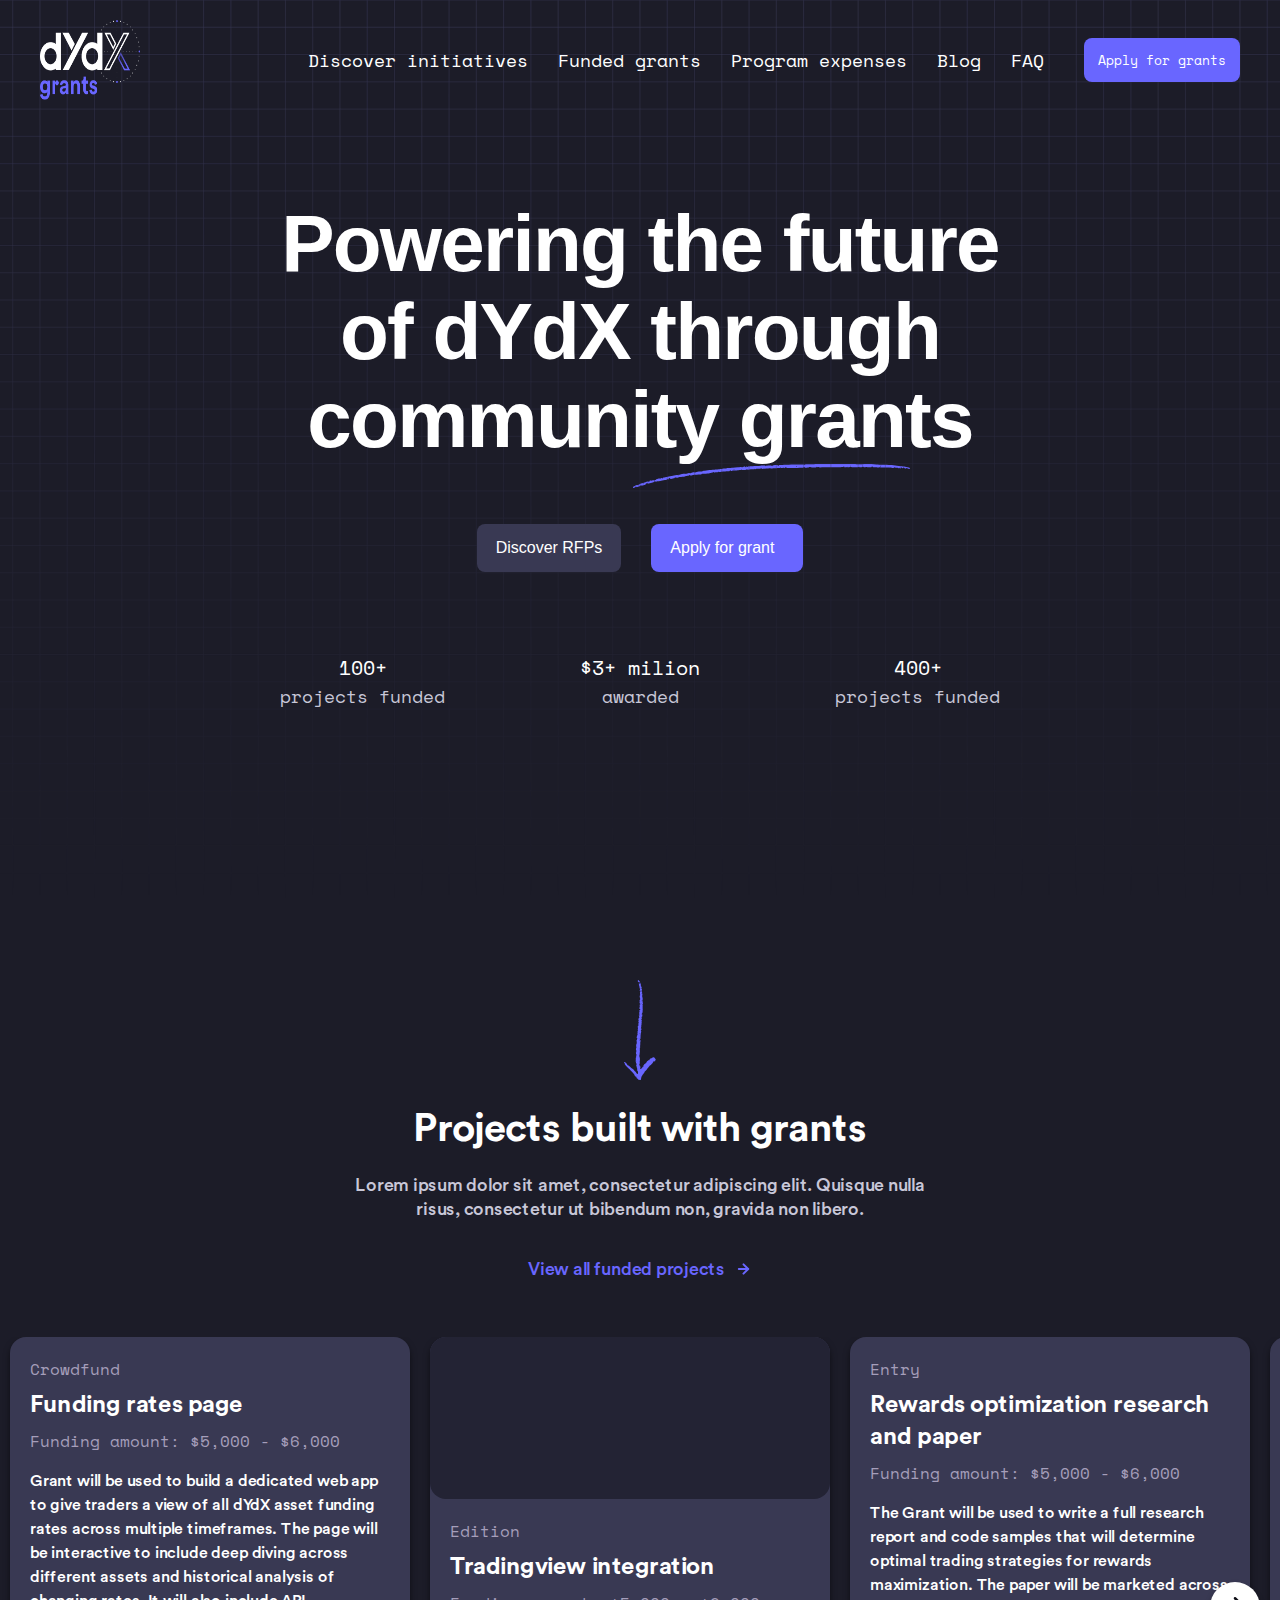
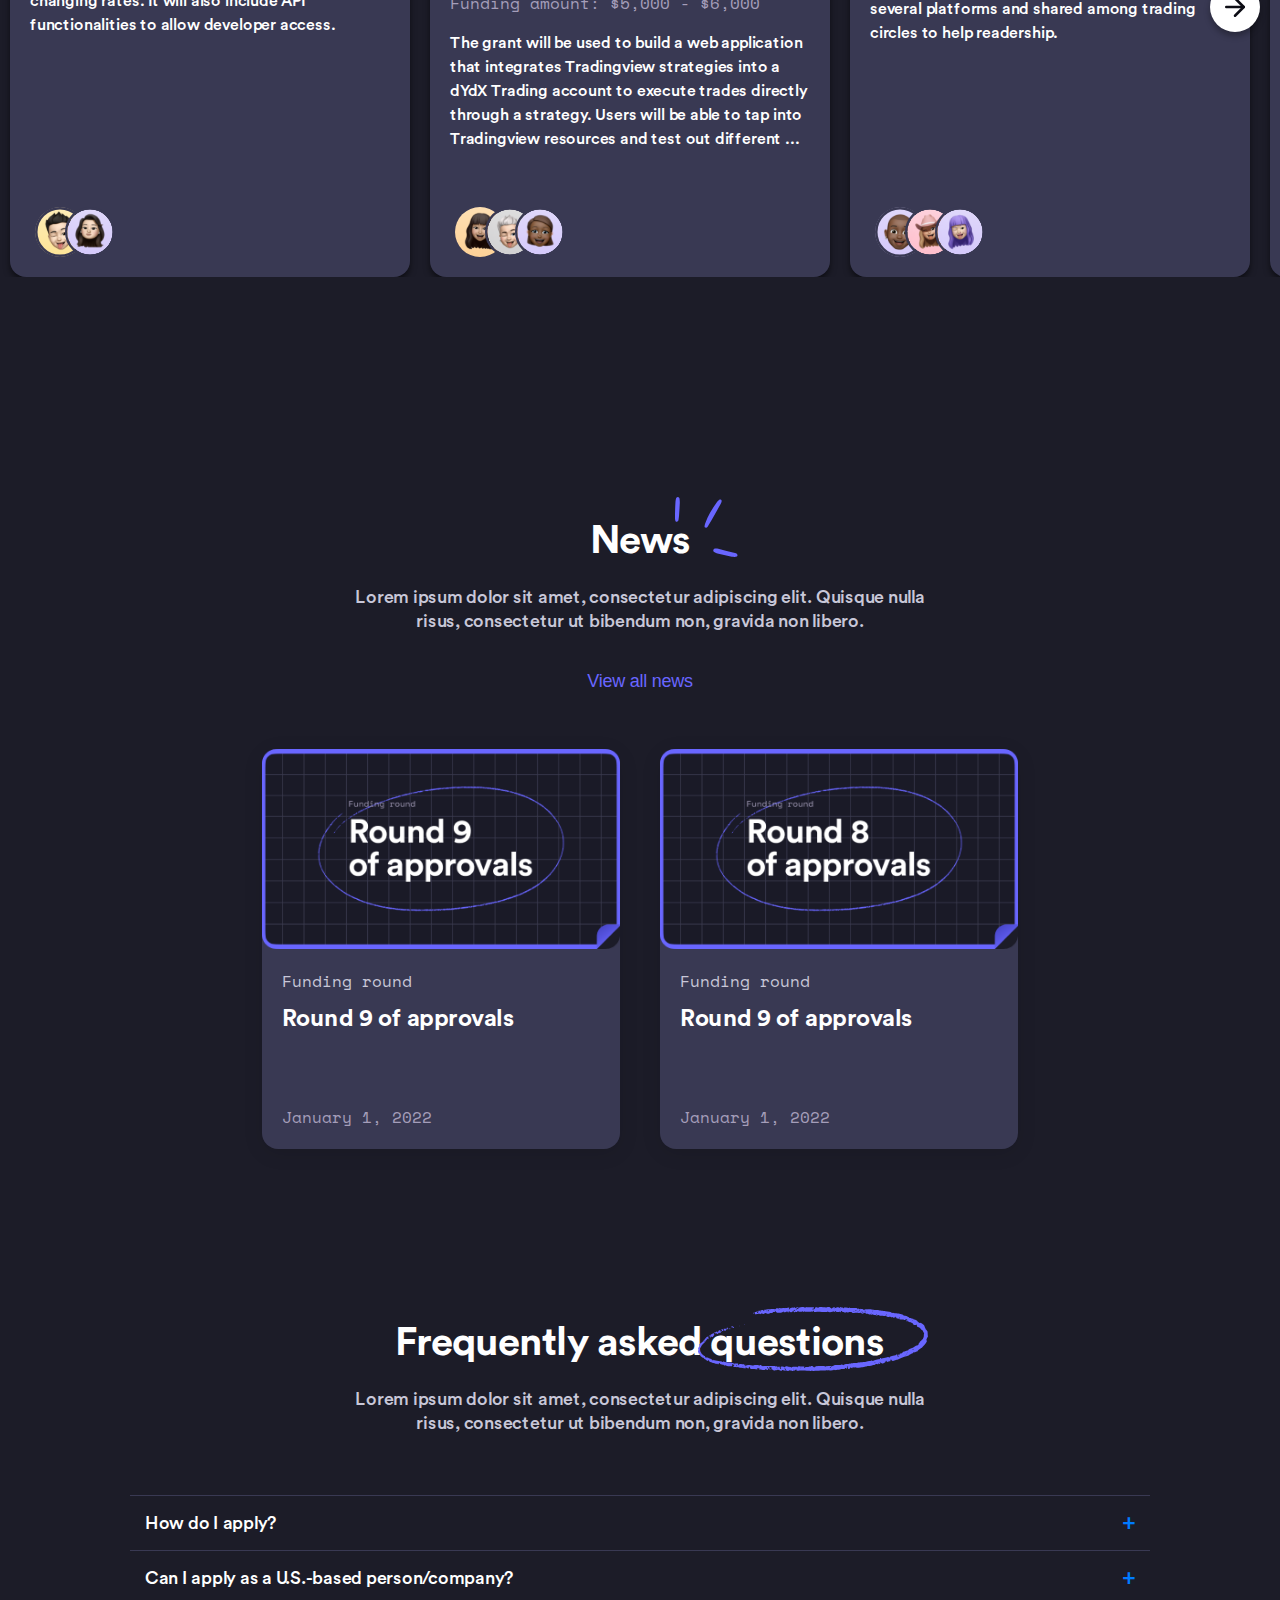
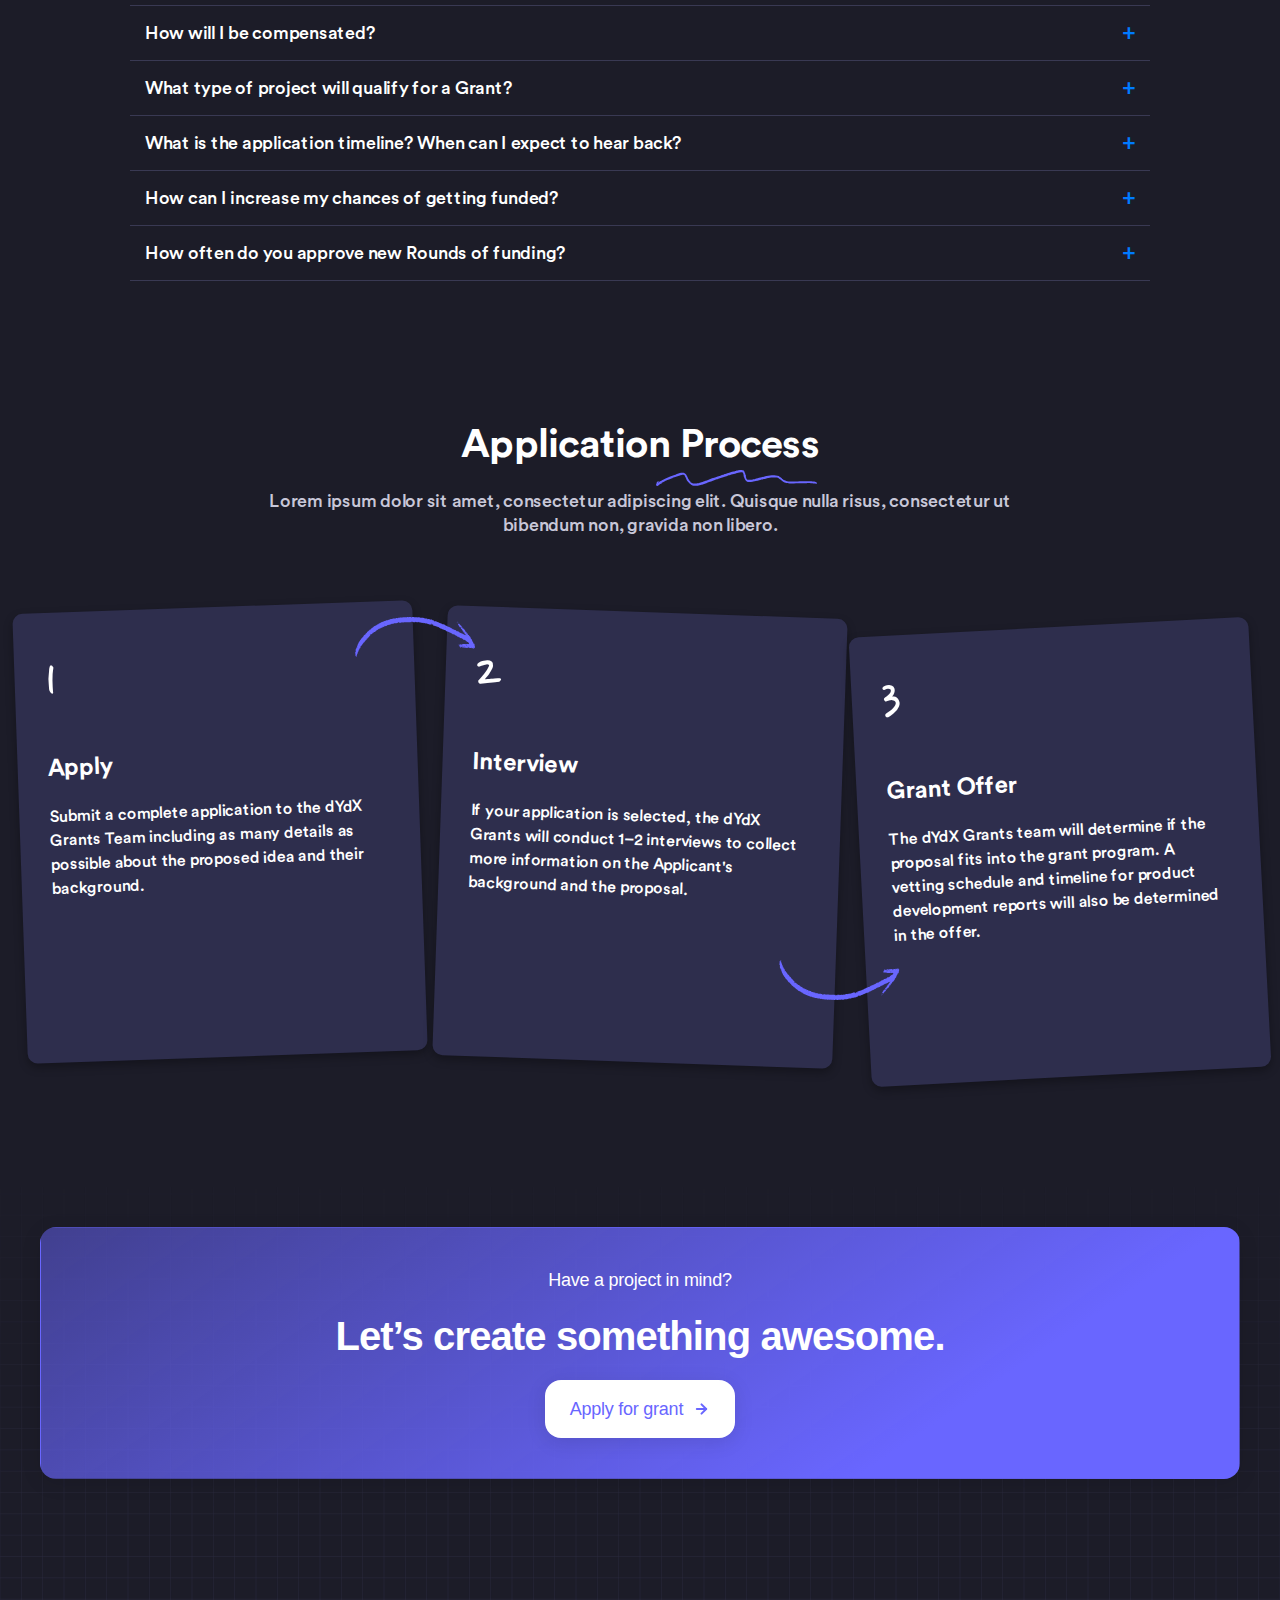
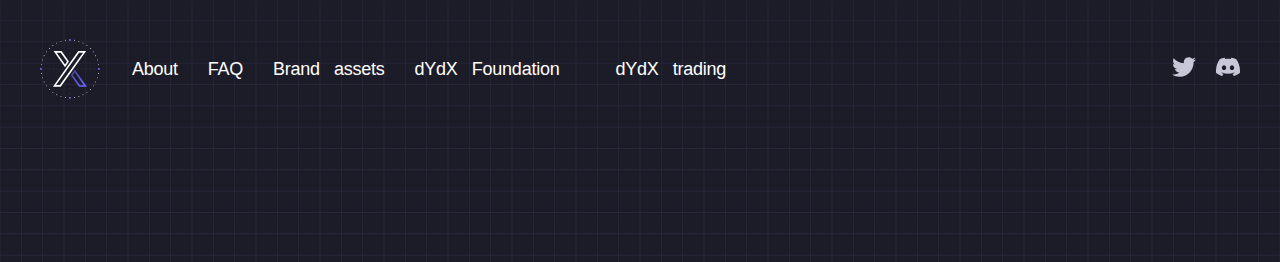
==== commit cb85b939: "faq changes feruzbek" ====
--- a/index.html
+++ b/index.html
@@ -21,7 +21,7 @@
                             <a href="./pages/Funded_grants.html">Funded grants</a>
                             <a href="./index.html">Program expenses</a>
                             <a href="./pages/Blog.html">Blog</a>
-                            <a href="./pages/FAQ.html">FAQ</a>
+                            <a href="./pages/feruzbek.html">FAQ</a>
                         </li>
                     </ul>
                     <button class="btn">Apply <span>for grants</span></button>
@@ -342,4 +342,4 @@
     <script src="./js/app.js"></script>
 </body>
 
-</html>+</html>
--- a/scss/main.css
+++ b/scss/main.css
@@ -1308,7 +1308,7 @@
 }
 
 body {
-  font-family: "Circular Std", sans-serif;
+  font-family: "Circular", sans-serif;
 }
 
 .header_funded {
@@ -1717,6 +1717,262 @@
   width: 24px;
 }
 
+.kavlion .avatar {
+  align-items: center;
+  display: flex;
+  margin: 0 auto;
+  margin-top: 40px;
+}
+.kavlion h1 {
+  font-family: "Circular";
+  font-size: 60px;
+  font-weight: 700;
+  color: #FFFFFF;
+  text-align: center;
+  margin-top: 40px;
+}
+.kavlion b {
+  font-family: "Circular";
+  font-size: 18px;
+  font-weight: 700;
+  color: #FFFFFF;
+  text-align: center;
+  margin-top: 40px;
+  margin-left: 160px;
+  margin-bottom: 40px;
+}
+@media (max-width: 500px) {
+  .kavlion b {
+    margin-left: 0;
+  }
+}
+@media (max-width: 700px) {
+  .kavlion b {
+    margin-left: 0;
+  }
+}
+@media (max-width: 1000px) {
+  .kavlion b {
+    margin-left: 0;
+  }
+}
+.kavlion .kavlion-text-p {
+  font-family: "Space Mono";
+  font-size: 16px;
+  font-weight: 400;
+  color: #A59EBA;
+  text-align: start;
+  width: 70%;
+  align-items: center;
+  display: flex;
+  margin-left: 160px;
+  margin-top: 20px;
+  margin-bottom: 50px;
+}
+@media (max-width: 500px) {
+  .kavlion .kavlion-text-p {
+    margin-left: 0;
+  }
+}
+@media (max-width: 700px) {
+  .kavlion .kavlion-text-p {
+    margin-left: 0;
+  }
+}
+@media (max-width: 1000px) {
+  .kavlion .kavlion-text-p {
+    margin-left: 0;
+  }
+}
+.kavlion .kavlion-text {
+  display: flex;
+  align-items: start;
+  justify-content: start;
+  gap: 20px;
+  margin-top: 40px;
+  margin-left: 170px;
+}
+@media (max-width: 500px) {
+  .kavlion .kavlion-text {
+    flex-direction: column;
+    margin-left: 0;
+  }
+}
+@media (max-width: 700px) {
+  .kavlion .kavlion-text {
+    flex-direction: column;
+    margin-left: 0;
+  }
+}
+@media (max-width: 1000px) {
+  .kavlion .kavlion-text {
+    margin-left: 0;
+  }
+}
+.kavlion .kavlion-text .kavlion-text-link {
+  display: flex;
+  align-items: center;
+  justify-content: center;
+  gap: 20px;
+  padding: 10px 20px;
+  background-color: #393953;
+  border: none;
+  font-family: "Circular Std", sans-serif;
+  font-size: 18px;
+  font-weight: 400;
+  line-height: 24px;
+  border-radius: 30px;
+}
+.kavlion .kavlion-text .kavlion-text-link img {
+  width: 30px;
+  height: 30px;
+}
+.kavlion .kavlion-text .kavlion-text-link p {
+  font-family: "Circular Std", sans-serif;
+  font-size: 18px;
+  font-weight: 400;
+  line-height: 24px;
+  color: #fff;
+}
+
+.kavlion-main {
+  background-image: url("../../../assets/images/Grid-Top.svg");
+  background-size: cover;
+  background-position: center;
+  background-repeat: no-repeat;
+}
+.kavlion-main .kavlion-2 h2 {
+  font-family: "Circular";
+  font-size: 40px;
+  font-weight: 700;
+  color: #FFFFFF;
+  text-align: center;
+  margin-top: 140px;
+}
+.kavlion-main .kavlion-2 .kavlion-2-gran {
+  display: flex;
+  justify-content: center;
+  align-items: center;
+  gap: 50px;
+  margin-top: 100px;
+}
+.kavlion-main .kavlion-2 .kavlion-2-gran .kavlion-2-grant {
+  width: 35%;
+  height: 600px;
+  padding: 10px 20px;
+  background-color: #393953;
+  border: 1px solid rgba(255, 255, 255, 0.2117647059);
+  border-radius: 15px;
+  color: #fff;
+  position: relative;
+}
+.kavlion-main .kavlion-2 .kavlion-2-gran .kavlion-2-grant img {
+  width: 100px;
+  height: 100px;
+  position: absolute;
+  bottom: 5px;
+}
+@media (max-width: 400px) {
+  .kavlion-main .kavlion-2 .kavlion-2-gran .kavlion-2-grant img {
+    width: 70px;
+    height: 70px;
+  }
+}
+.kavlion-main .kavlion-2 .kavlion-2-gran .kavlion-2-grant .categorysss {
+  color: #A59EBA;
+  font-family: "Space Mono";
+  font-size: 16px;
+  font-weight: 400;
+  line-height: 24px;
+  text-align: left;
+  margin-bottom: 8px;
+}
+.kavlion-main .kavlion-2 .kavlion-2-gran .kavlion-2-grant b {
+  color: #fff;
+  font-family: "Circular";
+  font-size: 24px;
+  font-weight: 700;
+  text-align: left;
+  margin-bottom: 10px;
+}
+.kavlion-main .kavlion-2 .kavlion-2-gran .kavlion-2-grant .categoryss {
+  color: #A59EBA;
+  font-family: "Space Mono";
+  font-size: 16px;
+  font-weight: 400;
+  text-align: left;
+  margin-top: 8px;
+}
+.kavlion-main .kavlion-2 .kavlion-2-gran .kavlion-2-grants {
+  border: 1px solid rgba(255, 255, 255, 0.2117647059);
+  width: 35%;
+  height: 600px;
+  padding: 10px 20px;
+  background-color: #393953;
+  border-radius: 15px;
+  color: #fff;
+  position: relative;
+}
+.kavlion-main .kavlion-2 .kavlion-2-gran .kavlion-2-grants .kavlion-2-grants-img {
+  width: 109%;
+  height: 250px;
+  margin-left: -20px;
+  margin-top: -11px;
+  background-color: #1c1c28;
+  border-radius: 15px;
+}
+@media (max-width: 500px) {
+  .kavlion-main .kavlion-2 .kavlion-2-gran .kavlion-2-grants .kavlion-2-grants-img {
+    width: 130%;
+  }
+}
+@media (max-width: 700px) {
+  .kavlion-main .kavlion-2 .kavlion-2-gran .kavlion-2-grants .kavlion-2-grants-img {
+    width: 150%;
+  }
+}
+@media (max-width: 1000px) {
+  .kavlion-main .kavlion-2 .kavlion-2-gran .kavlion-2-grants .kavlion-2-grants-img {
+    width: 117%;
+  }
+}
+@media (max-width: 400px) {
+  .kavlion-main .kavlion-2 .kavlion-2-gran .kavlion-2-grants .kavlion-2-grants-img {
+    width: 150%;
+  }
+}
+.kavlion-main .kavlion-2 .kavlion-2-gran .kavlion-2-grants .categorysss {
+  color: #A59EBA;
+  font-family: "Space Mono";
+  font-size: 16px;
+  font-weight: 400;
+  line-height: 24px;
+  text-align: left;
+  margin-bottom: 8px;
+  margin-top: 20px;
+}
+.kavlion-main .kavlion-2 .kavlion-2-gran .kavlion-2-grants b {
+  color: #fff;
+  font-family: "Circular";
+  font-size: 24px;
+  font-weight: 700;
+  text-align: left;
+  margin-bottom: 10px;
+  margin-top: 10px;
+}
+.kavlion-main .kavlion-2 .kavlion-2-gran .kavlion-2-grants .categoryss {
+  color: #A59EBA;
+  font-family: "Space Mono";
+  font-size: 16px;
+  font-weight: 400;
+  text-align: left;
+  margin-top: 8px;
+}
+.kavlion-main .kavlion-2 .kavlion-2-gran .kavlion-2-grants img {
+  position: absolute;
+  bottom: 10px;
+}
+
 * {
   margin: 0;
   padding: 0;
